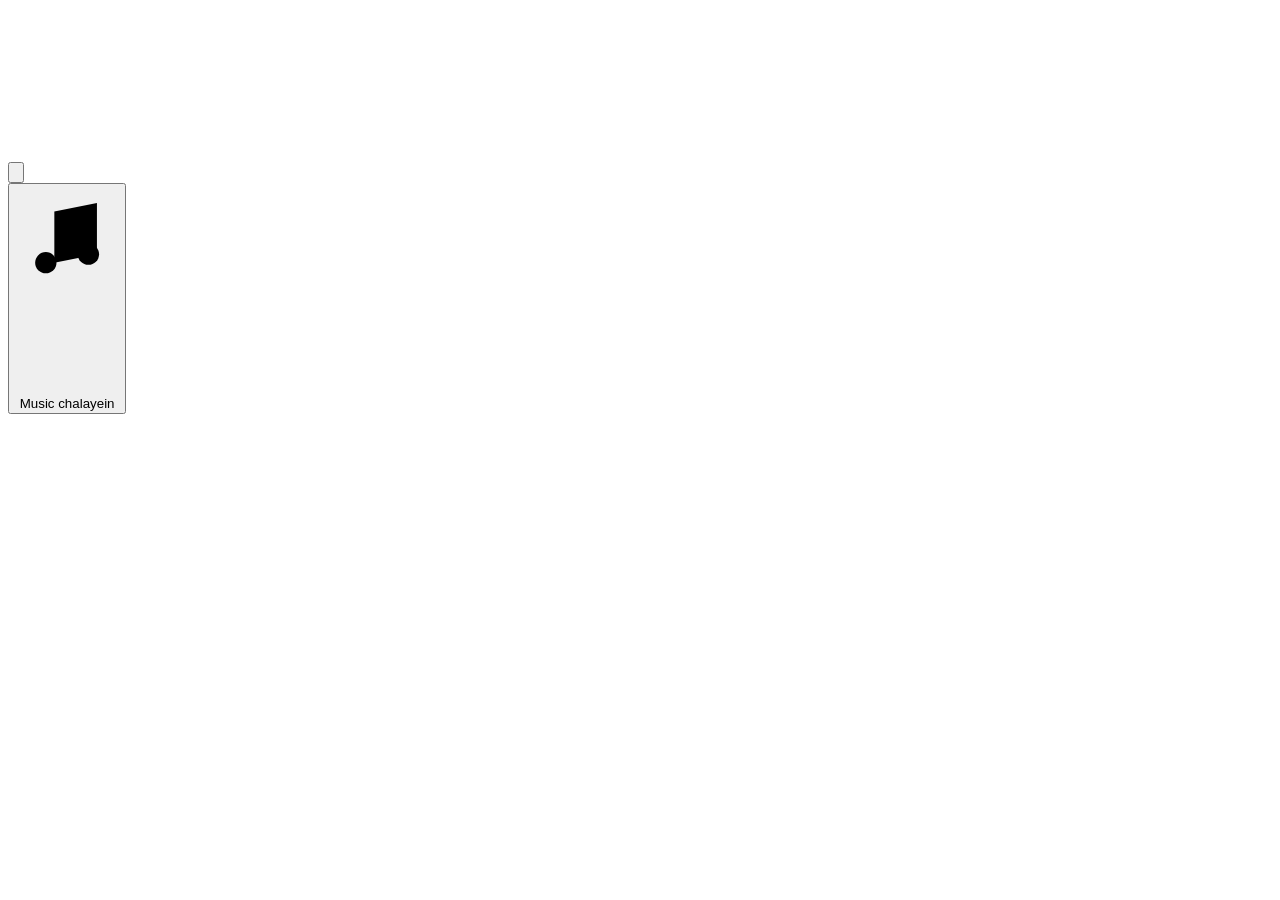
==== index.html @ e9ff6f78 "Add files via upload" ====
<!DOCTYPE html>
<html lang="en-IN">
<head>
  <meta charset="utf-8">
  <meta name="viewport" content="width=device-width, initial-scale=1, viewport-fit=cover">
  <meta name="theme-color" content="#F8E1E4">
  <title>Nau Raatein, Ek Pyaari Si Dua</title>
  <meta name="description" content="An interactive Navratri scrapbook for Laxmi Jii.">
  <link rel="icon" href="data:image/svg+xml,%3Csvg xmlns='http://www.w3.org/2000/svg' viewBox='0 0 100 100'%3E%3Ctext y='.9em' font-size='90'%3E%F0%9F%AA%94%3C/text%3E%3C/svg%3E">
  <link rel="preconnect" href="https://fonts.googleapis.com">
  <link rel="preconnect" href="https://fonts.gstatic.com" crossorigin>
  <link href="https://fonts.googleapis.com/css2?family=Caveat:wght@500;700&family=Cormorant+Garamond:wght@500;600;700&family=Nunito:wght@400;600;700&display=swap" rel="stylesheet">
  <link rel="stylesheet" href="css/styles.css">
</head>
<body data-chapter="welcome">
  <div class="paper-bg" aria-hidden="true"></div>
  <canvas id="petals" aria-hidden="true"></canvas>

  <header class="topbar">
    <button class="icon-btn" id="btnHome" aria-label="Nau Raatein par jaayein">
      <svg viewBox="0 0 24 24" aria-hidden="true"><path d="M12 3c2 3 2 6 0 9-2-3-2-6 0-9zM5 8c3-1 5 1 7 4-3 1-6-1-7-4zM19 8c-3-1-5 1-7 4 3 1 6-1 7-4zM12 13c3 0 5 3 5 8H7c0-5 2-8 5-8z"/></svg>
    </button>
    <div class="progress-wrap">
      <div class="progress" id="progress" role="img" aria-label="Progress"></div>
      <span class="progress-text" id="progressText"></span>
    </div>
    <button class="icon-btn music" id="btnMusic" aria-pressed="false">
      <svg viewBox="0 0 24 24" aria-hidden="true"><path d="M9 18V6l10-2v12"/><circle cx="7" cy="18" r="2.5"/><circle cx="17" cy="16" r="2.5"/></svg>
      <svg class="slash" viewBox="0 0 24 24" aria-hidden="true"><path d="M4 4l16 16"/></svg>
      <span class="sr">Music chalayein</span>
    </button>
  </header>
  <div class="garland" aria-hidden="true"></div>

  <main id="stage" aria-live="polite"></main>
  <div id="toast" class="toast" role="status"></div>

  <noscript><p style="padding:2rem;text-align:center">Is scrapbook ko dekhne ke liye JavaScript chalu karein.</p></noscript>

  <script src="js/content.js"></script>
  <script src="js/unlock.js"></script>
  <script src="js/petals.js"></script>
  <script src="js/music.js"></script>
  <script src="js/portrait.js"></script>
  <script src="js/app.js"></script>
</body>
</html>
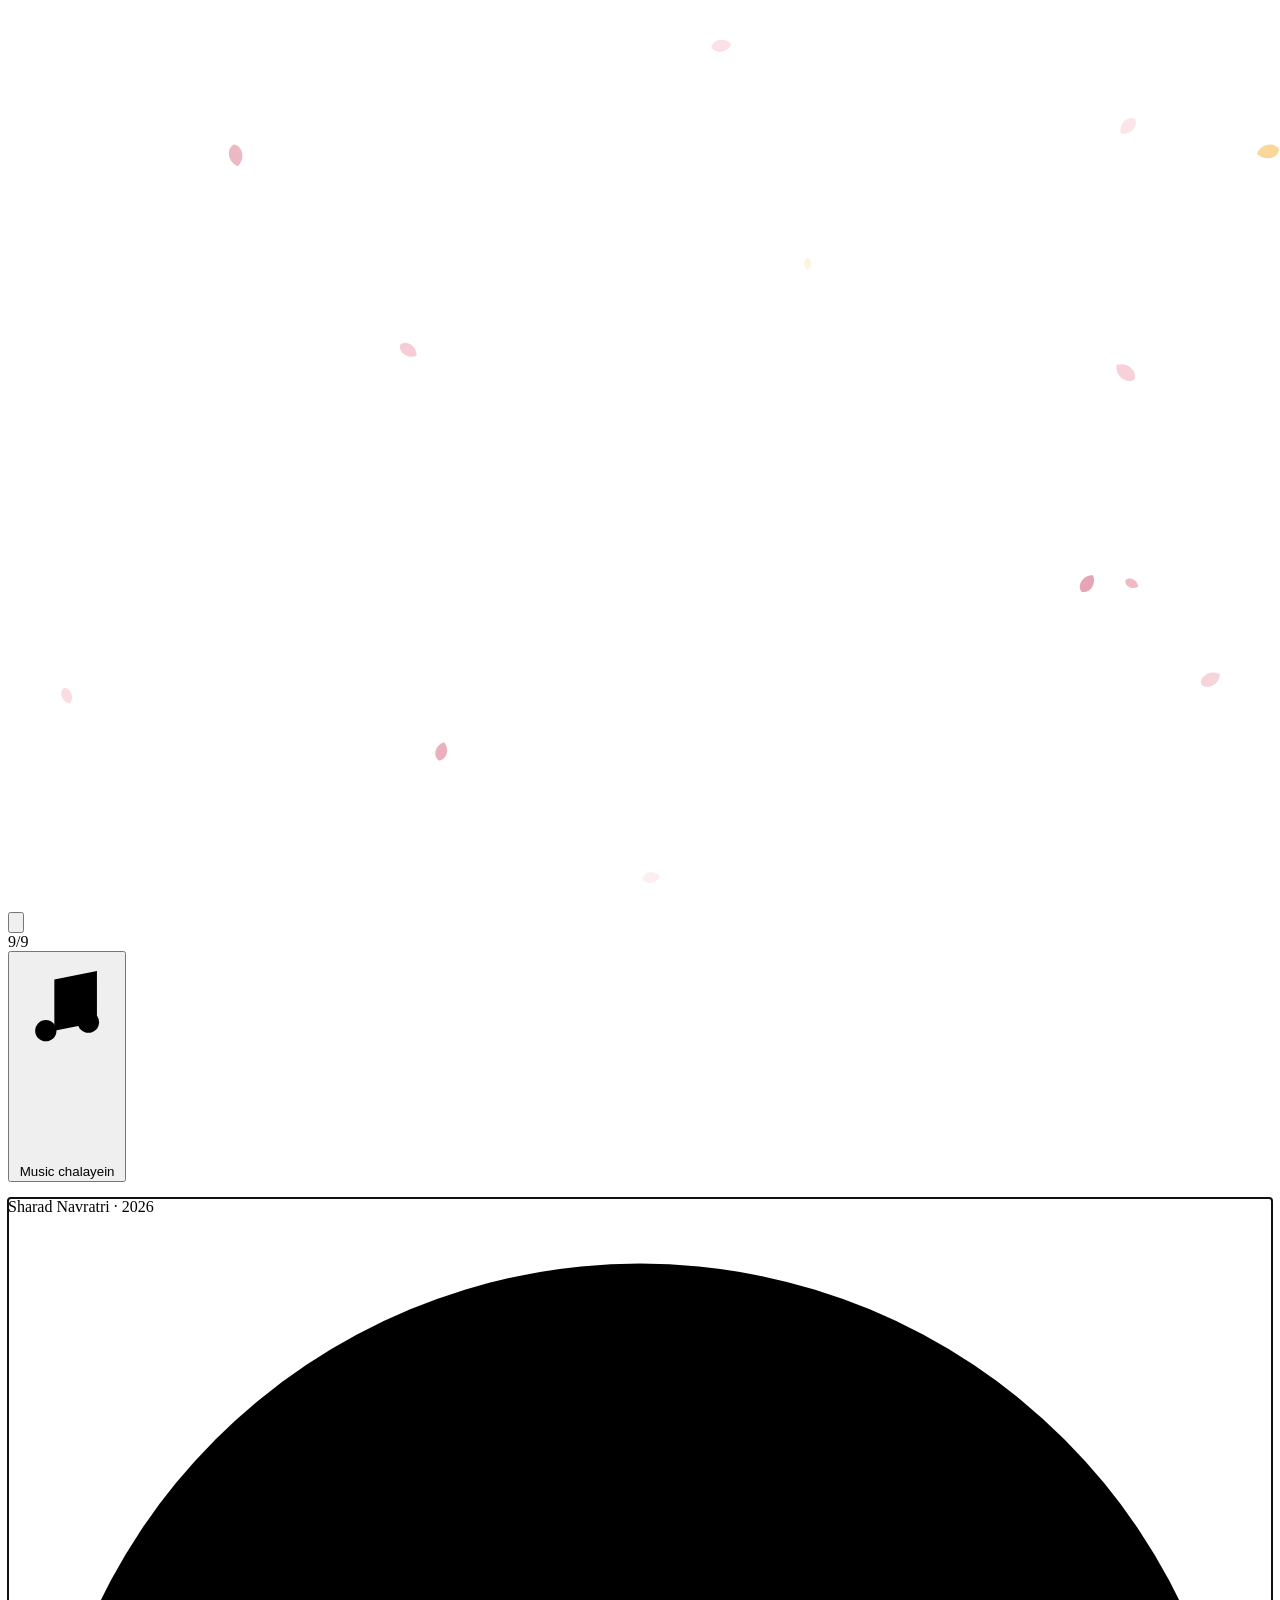
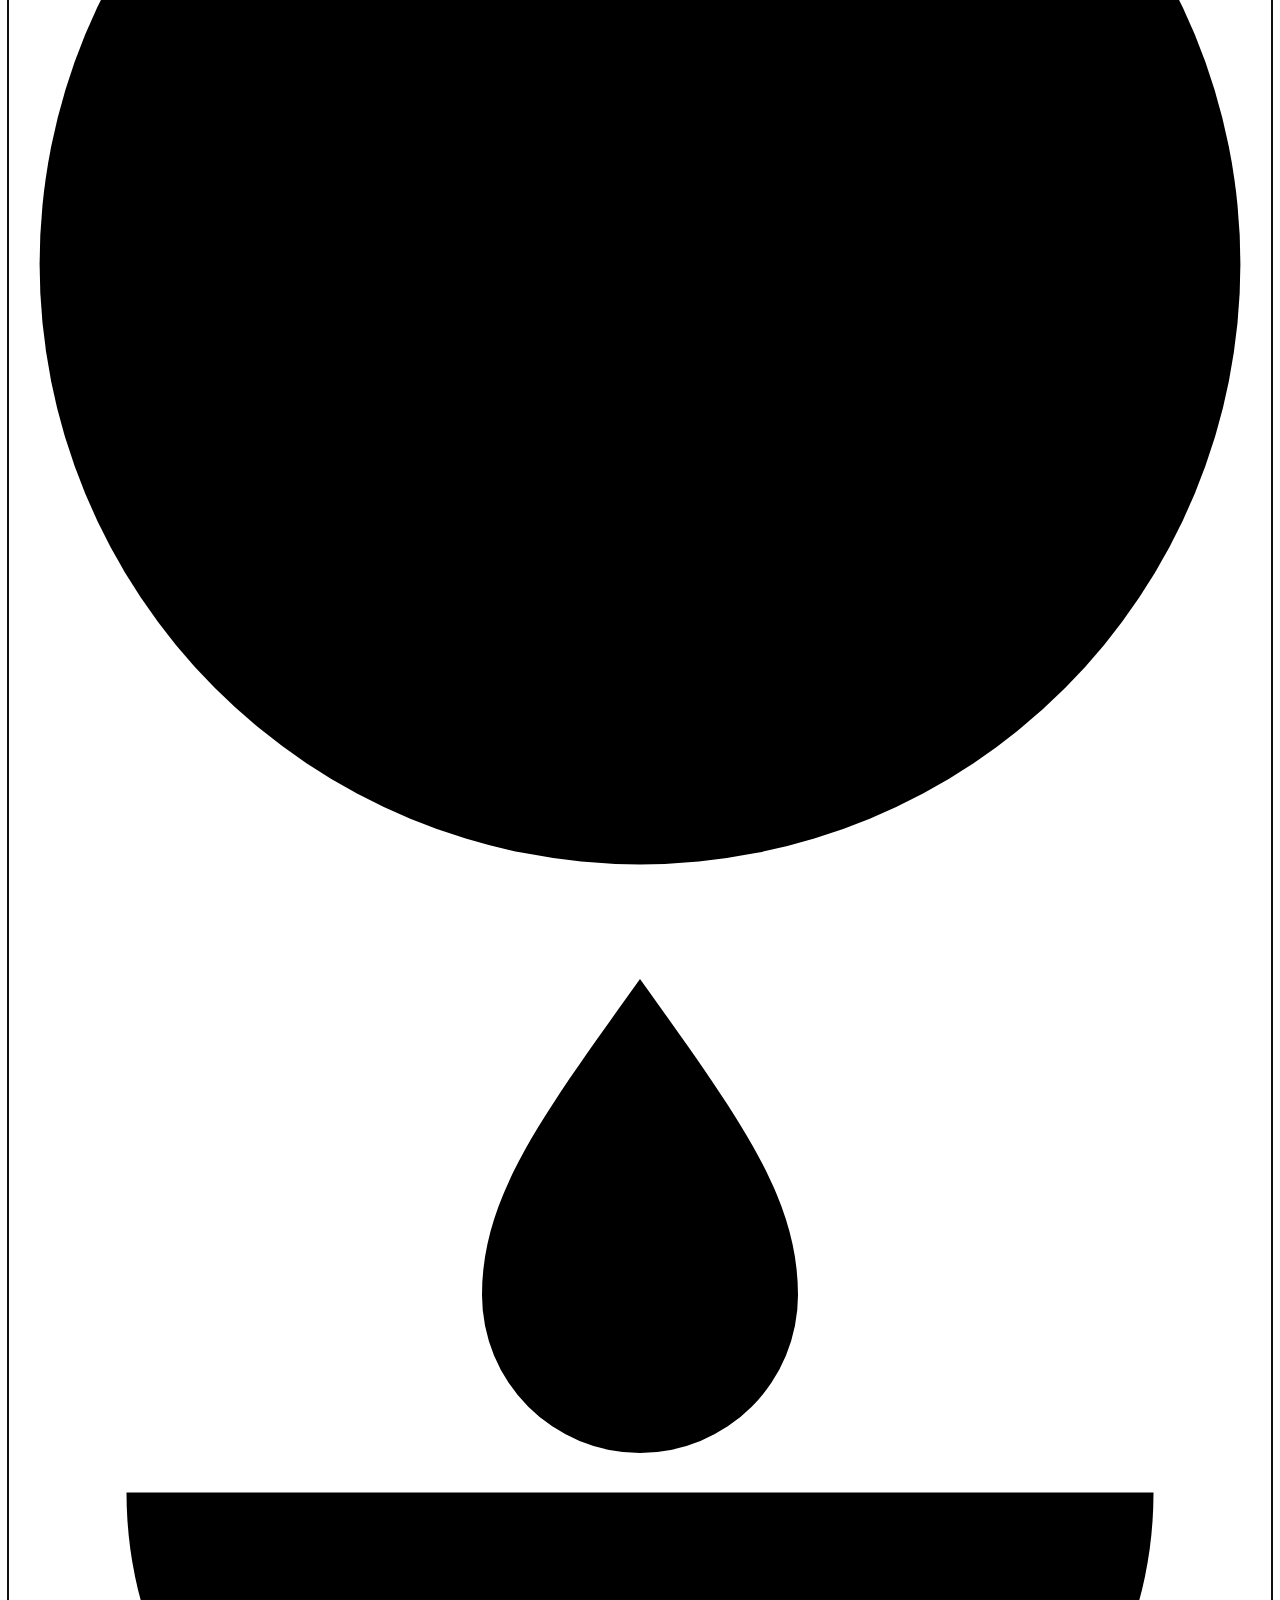
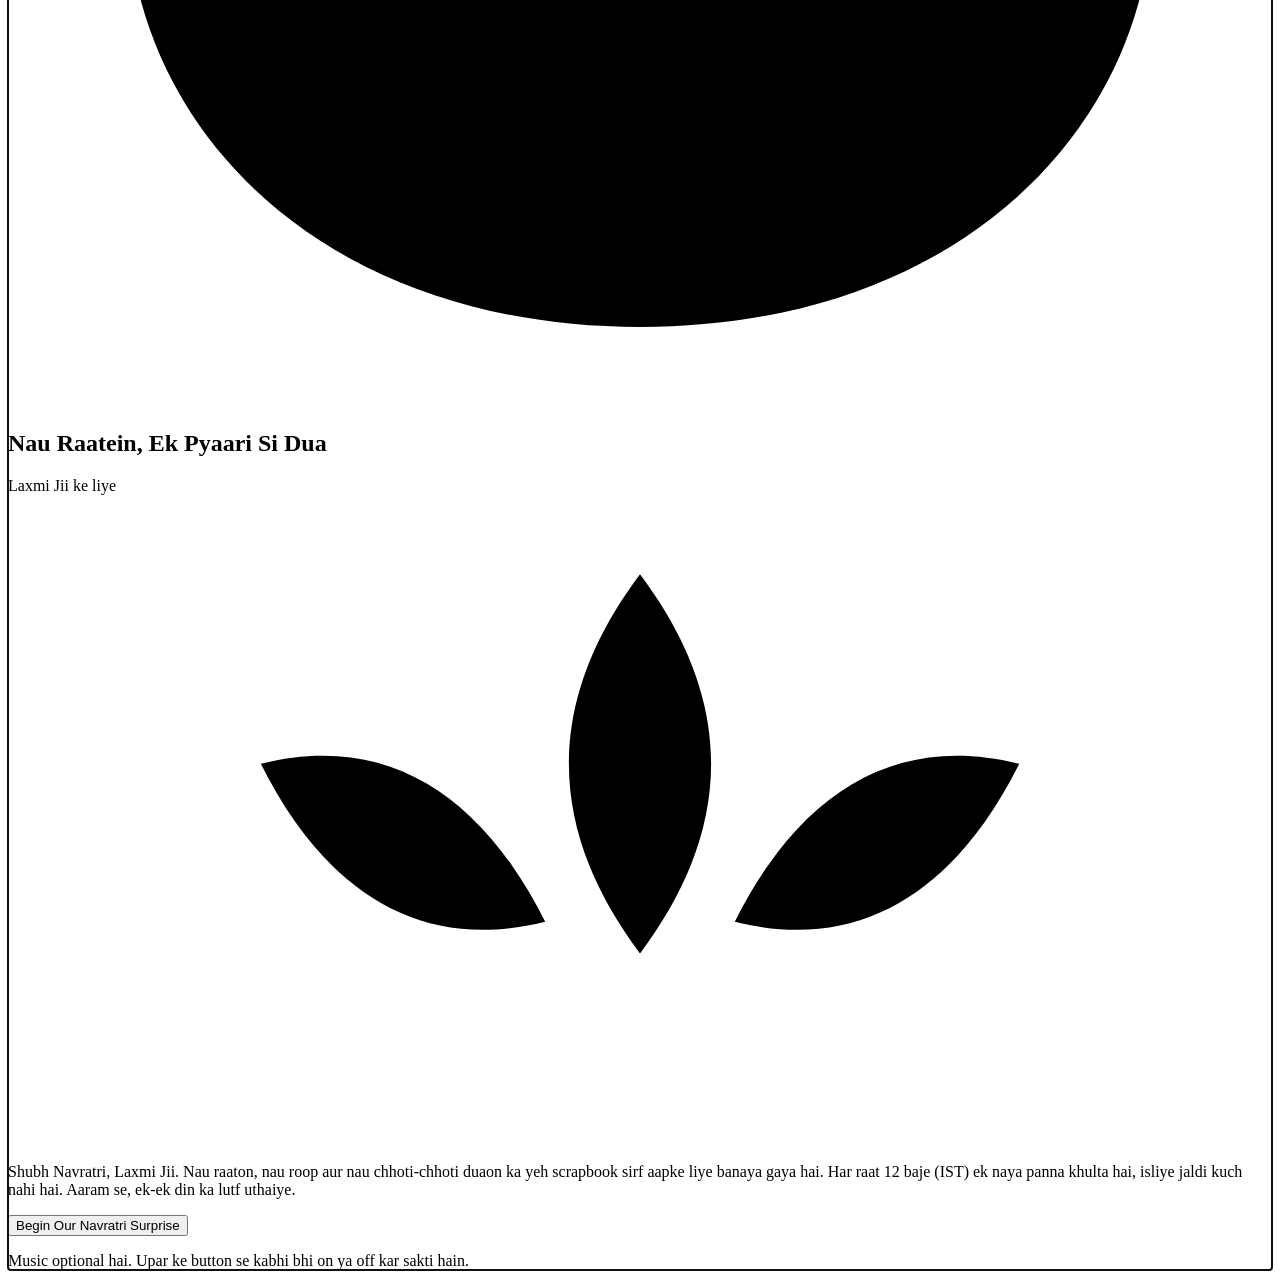
==== commit b0bbf54a: "Update index.html" ====
--- a/index.html
+++ b/index.html
@@ -37,11 +37,11 @@
 
   <noscript><p style="padding:2rem;text-align:center">Is scrapbook ko dekhne ke liye JavaScript chalu karein.</p></noscript>
 
-  <script src="js/content.js"></script>
-  <script src="js/unlock.js"></script>
-  <script src="js/petals.js"></script>
-  <script src="js/music.js"></script>
-  <script src="js/portrait.js"></script>
-  <script src="js/app.js"></script>
+  <script src="content.js"></script>
+  <script src="unlock.js"></script>
+  <script src="petals.js"></script>
+  <script src="music.js"></script>
+  <script src="portrait.js"></script>
+  <script src="app.js"></script>
 </body>
 </html>
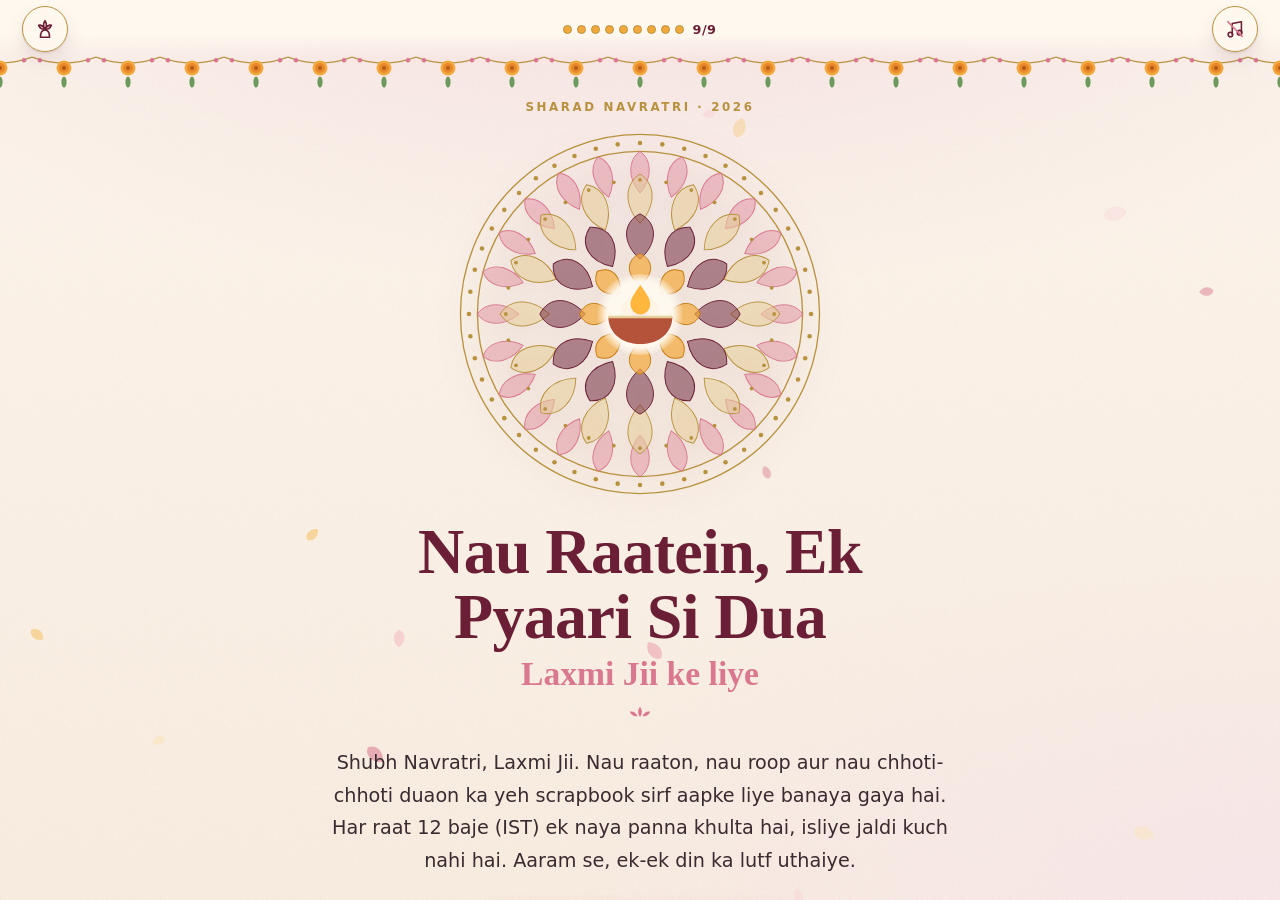
==== commit 9df0f094: "Update index.html" ====
--- a/index.html
+++ b/index.html
@@ -10,7 +10,7 @@
   <link rel="preconnect" href="https://fonts.googleapis.com">
   <link rel="preconnect" href="https://fonts.gstatic.com" crossorigin>
   <link href="https://fonts.googleapis.com/css2?family=Caveat:wght@500;700&family=Cormorant+Garamond:wght@500;600;700&family=Nunito:wght@400;600;700&display=swap" rel="stylesheet">
-  <link rel="stylesheet" href="css/styles.css">
+  <link rel="stylesheet" href="styles.css">
 </head>
 <body data-chapter="welcome">
   <div class="paper-bg" aria-hidden="true"></div>
--- a/styles.css
+++ b/styles.css
@@ -0,0 +1,407 @@
+/* ===========================================================================
+   Nau Raatein — styles.  Order: tokens · base · shell · type · buttons · paper
+   · chapters · motion · responsive · reduced-motion
+   =========================================================================== */
+@property --tint { syntax: "<color>"; inherits: true; initial-value: #F8E1E4; }
+
+:root {
+  --blush: #F8E1E4; --rose: #D9788F; --rose-muted: #C98A98; --wine: #6B1F36; --wine-deep: #4A1224;
+  --ivory: #FFF9F0; --paper: #FDF3E4; --gold: #B8913F; --gold-soft: #E7CF9A; --marigold: #F2A93B; --ink: #3B2A2F; --ink-soft: #6A5258;
+  --tint: #F8E1E4;
+  --font-display: "Cormorant Garamond", "Playfair Display", Georgia, "Times New Roman", serif;
+  --font-body: "Nunito", system-ui, -apple-system, "Segoe UI", Roboto, sans-serif;
+  --font-script: "Caveat", "Segoe Print", "Bradley Hand", cursive;
+  --ease: cubic-bezier(.22, .8, .24, 1);
+  --top: calc(env(safe-area-inset-top, 0px) + 92px);
+  --noise: url("data:image/svg+xml,%3Csvg xmlns='http://www.w3.org/2000/svg' width='160' height='160'%3E%3Cfilter id='n'%3E%3CfeTurbulence type='fractalNoise' baseFrequency='.8' numOctaves='2' stitchTiles='stitch'/%3E%3CfeColorMatrix values='0 0 0 0 .42 0 0 0 0 .3 0 0 0 0 .28 0 0 0 .1 0'/%3E%3C/filter%3E%3Crect width='100%25' height='100%25' filter='url(%23n)'/%3E%3C/svg%3E");
+  --shadow: 0 1px 2px rgba(74,18,36,.12), 0 8px 24px -8px rgba(74,18,36,.28);
+}
+
+*, *::before, *::after { box-sizing: border-box; }
+html, body { height: 100%; margin: 0; overflow: hidden; overscroll-behavior: none; }
+body {
+  font-family: var(--font-body); color: var(--ink); background: var(--ivory);
+  -webkit-font-smoothing: antialiased; text-rendering: optimizeLegibility; -webkit-tap-highlight-color: transparent;
+}
+button, input, textarea { font: inherit; color: inherit; }
+img, svg, canvas { max-width: 100%; }
+[hidden] { display: none !important; }
+.sr { position: absolute; width: 1px; height: 1px; overflow: hidden; clip: rect(0 0 0 0); white-space: nowrap; }
+:focus-visible { outline: 3px solid var(--gold); outline-offset: 3px; border-radius: 6px; }
+
+/* ---------- background + shell ---------- */
+.paper-bg {
+  position: fixed; inset: 0; z-index: 0;
+  background:
+    var(--noise),
+    radial-gradient(120% 70% at 50% -10%, var(--tint) 0%, transparent 60%),
+    radial-gradient(90% 60% at 100% 100%, color-mix(in srgb, var(--tint) 70%, #fff) 0%, transparent 65%),
+    linear-gradient(180deg, var(--ivory), #FBEFE3);
+  transition: --tint .9s var(--ease);
+}
+#petals { position: fixed; inset: 0; width: 100%; height: 100%; z-index: 1; pointer-events: none; }
+#stage { position: fixed; inset: 0; z-index: 2; height: 100vh; height: 100dvh; }
+
+.topbar {
+  position: fixed; z-index: 10; top: 0; left: 0; right: 0;
+  display: flex; align-items: center; justify-content: space-between; gap: 8px;
+  padding: calc(env(safe-area-inset-top, 0px) + 6px) max(12px, env(safe-area-inset-right)) 6px max(12px, env(safe-area-inset-left));
+  background: linear-gradient(var(--ivory) 55%, transparent);
+}
+.icon-btn {
+  width: 46px; height: 46px; border-radius: 50%; border: 1.5px solid var(--gold); background: rgba(255,249,240,.9);
+  display: grid; place-items: center; cursor: pointer; position: relative; box-shadow: var(--shadow);
+  transition: transform .2s var(--ease), background .2s;
+}
+.icon-btn svg { width: 22px; height: 22px; fill: none; stroke: var(--wine); stroke-width: 1.7; stroke-linecap: round; stroke-linejoin: round; }
+.icon-btn:active { transform: scale(.92); }
+.icon-btn.music .slash { position: absolute; inset: 0; margin: auto; stroke: var(--rose); transition: opacity .2s; }
+.icon-btn.music.is-on { background: var(--wine); }
+.icon-btn.music.is-on svg { stroke: var(--ivory); }
+.icon-btn.music.is-on .slash { opacity: 0; }
+.icon-btn.music.is-on { animation: pulse 2.6s ease-in-out infinite; }
+.progress-wrap { display: flex; align-items: center; gap: 8px; min-width: 0; }
+.progress { display: flex; gap: 5px; }
+.progress i { width: 9px; height: 9px; border-radius: 50%; border: 1.5px solid var(--rose-muted); background: transparent; transition: background .4s, transform .4s var(--ease); }
+.progress i.on { background: var(--marigold); border-color: var(--gold); }
+.progress i.here { transform: scale(1.4); box-shadow: 0 0 0 3px rgba(242,169,59,.3); }
+.progress-text { font-size: .8rem; font-weight: 700; color: var(--wine); letter-spacing: .04em; }
+
+.garland {
+  position: fixed; z-index: 9; left: 0; right: 0; pointer-events: none; height: 36px;
+  top: calc(env(safe-area-inset-top, 0px) + 54px);
+  background: url("data:image/svg+xml,%3Csvg xmlns='http://www.w3.org/2000/svg' width='64' height='40' viewBox='0 0 64 40'%3E%3Cpath d='M0 3Q32 15 64 3' fill='none' stroke='%23B8913F' stroke-width='1.2'/%3E%3Cg transform='translate(32 14)'%3E%3Ccircle r='7.5' fill='%23F2A93B'/%3E%3Ccircle r='5' fill='%23E8872B'/%3E%3Ccircle r='2' fill='%23B35A12'/%3E%3C/g%3E%3Cellipse cx='32' cy='28' rx='2.6' ry='5.5' fill='%236C9A5B'/%3E%3Ccircle cx='8' cy='6.3' r='2.3' fill='%23D9788F'/%3E%3Ccircle cx='56' cy='6.3' r='2.3' fill='%23D9788F'/%3E%3C/svg%3E") repeat-x top center / 64px 40px;
+  transform-origin: 50% 0; animation: sway 7s ease-in-out infinite;
+}
+
+/* ---------- typography ---------- */
+.display { font-family: var(--font-display); font-weight: 700; color: var(--wine); line-height: 1.02; letter-spacing: -.01em; font-size: clamp(2.2rem, 7.4vw, 4.2rem); margin: 0; text-wrap: balance; }
+.h2 { font-family: var(--font-display); font-weight: 700; color: var(--wine); font-size: clamp(1.8rem, 5.2vw, 3rem); line-height: 1.08; margin: 0 0 .2em; text-wrap: balance; }
+.h3 { font-family: var(--font-display); font-weight: 700; color: var(--wine); font-size: clamp(1.4rem, 3.6vw, 1.9rem); margin: 1.6em 0 .6em; text-align: center; }
+.eyebrow { font-size: .74rem; letter-spacing: .22em; text-transform: uppercase; font-weight: 700; color: var(--gold); margin: 0 0 .5rem; }
+.script, .kicker { font-family: var(--font-script); font-weight: 600; }
+.kicker { font-size: clamp(1.5rem, 4.5vw, 2.1rem); color: var(--rose); margin: .35rem 0 0; }
+.lead { font-size: clamp(1.02rem, .95rem + .35vw, 1.2rem); line-height: 1.7; max-width: 52ch; margin: .6rem auto 1.4rem; color: var(--ink); }
+.body { font-size: clamp(1rem, .96rem + .16vw, 1.08rem); line-height: 1.78; margin: 0 0 1em; max-width: 64ch; hyphens: auto; }
+.body.center { text-align: center; margin-inline: auto; }
+.body.small { font-size: .94rem; line-height: 1.65; }
+.hint { font-size: .86rem; color: var(--ink-soft); margin: 1rem auto 0; max-width: 46ch; text-align: center; }
+.hint.left { text-align: left; margin-inline: 0; }
+
+.orn { display: flex; align-items: center; gap: 10px; justify-content: center; margin: .7rem auto 1rem; max-width: 280px; }
+.orn i { flex: 1; height: 1px; background: linear-gradient(90deg, transparent, var(--gold)); }
+.orn i:last-child { background: linear-gradient(270deg, transparent, var(--gold)); }
+.orn svg { width: 34px; height: 17px; fill: var(--rose); }
+.col-text .orn { justify-content: flex-start; margin-left: 0; }
+
+/* ---------- buttons ---------- */
+.btn {
+  position: relative; overflow: hidden; display: inline-flex; align-items: center; justify-content: center; gap: .5rem;
+  min-height: 48px; padding: 0 1.4rem; border-radius: 999px; border: 1.5px solid var(--wine); cursor: pointer;
+  font-weight: 700; font-size: .98rem; letter-spacing: .01em; text-decoration: none; line-height: 1.15;
+  transition: transform .18s var(--ease), box-shadow .25s, background .25s, color .25s;
+  -webkit-user-select: none; user-select: none; touch-action: manipulation;
+}
+.btn:active { transform: translateY(1px) scale(.97); }
+.btn-primary { background: linear-gradient(180deg, #8a2a47, var(--wine)); color: var(--ivory); border-color: var(--gold); box-shadow: 0 1px 0 rgba(255,255,255,.25) inset, 0 8px 18px -8px rgba(107,31,54,.7); }
+.btn-primary:hover { box-shadow: 0 1px 0 rgba(255,255,255,.25) inset, 0 12px 24px -8px rgba(107,31,54,.8); transform: translateY(-1px); }
+.btn-ghost { background: rgba(255,249,240,.7); color: var(--wine); }
+.btn-ghost:hover { background: var(--ivory); }
+.btn-quiet { background: transparent; border-color: transparent; color: var(--ink-soft); text-decoration: underline; }
+.btn-lg { min-height: 58px; font-size: 1.08rem; padding: 0 1.9rem; animation: pulse 3s ease-in-out infinite; }
+.btn.is-wait { opacity: .6; }
+.ripple { position: absolute; width: 10px; height: 10px; margin: -5px; border-radius: 50%; background: rgba(255,255,255,.55); transform: scale(0); animation: ripple .6s ease-out forwards; pointer-events: none; }
+
+/* ---------- paper, tape, notes ---------- */
+.paper, .card, .reflect, .notice, .night-card, .beyond-card { position: relative; }
+.paper, .card {
+  background: var(--noise), var(--ivory); border-radius: 4px 14px 6px 12px; box-shadow: var(--shadow); padding: clamp(20px, 4vw, 34px);
+}
+.pad { padding: clamp(18px, 4vw, 30px); border: 0; margin: 0 0 1rem; min-width: 0; }
+.tape::before {
+  content: ""; position: absolute; top: -12px; left: 50%; width: 92px; height: 24px; transform: translateX(-50%) rotate(-3deg);
+  background: repeating-linear-gradient(45deg, rgba(217,120,143,.55) 0 8px, rgba(248,225,228,.7) 8px 16px); box-shadow: 0 1px 3px rgba(74,18,36,.18); border-radius: 2px;
+}
+.card-label { font-size: .74rem; font-weight: 700; letter-spacing: .16em; text-transform: uppercase; color: var(--accent, var(--gold)); margin: 0 0 .7rem; display: block; padding: 0; }
+.card-label.script { font-family: var(--font-script); font-size: 1.5rem; letter-spacing: 0; text-transform: none; color: var(--accent, var(--rose)); }
+.letter {
+  background: var(--noise), repeating-linear-gradient(transparent 0 33px, rgba(201,138,152,.22) 33px 34px), #FFFBF3;
+  border-left: 3px solid var(--accent, var(--rose)); transform: rotate(-.35deg);
+}
+.letter .body { line-height: 34px; font-size: 1.04rem; }
+.reflect {
+  background: var(--soft, var(--blush)); border: 2px dashed var(--accent, var(--rose)); border-radius: 18px; padding: 20px 22px; transform: rotate(.3deg);
+}
+.reflect .dua { font-size: 1.5rem; margin: .4rem 0 0; color: var(--deep, var(--wine)); }
+.notice { border: 1.5px dashed var(--gold); border-radius: 14px; padding: 16px 18px; background: rgba(255,249,240,.75); margin-bottom: 1.2rem; }
+.notice .body { margin: 0; }
+
+/* ---------- chapters (stage, scroll, transitions) ---------- */
+.chapter { position: absolute; inset: 0; backface-visibility: hidden; }
+.chapter__scroll {
+  position: absolute; inset: 0; overflow-x: hidden; overflow-y: auto; -webkit-overflow-scrolling: touch; overscroll-behavior: contain;
+  display: flex; flex-direction: column; outline: none;
+  padding: var(--top) max(18px, env(safe-area-inset-right)) calc(env(safe-area-inset-bottom, 0px) + 36px) max(18px, env(safe-area-inset-left));
+  scrollbar-width: thin; scrollbar-color: var(--rose-muted) transparent;
+}
+.chapter__inner { margin: auto; width: 100%; }
+.center-col { max-width: 640px; margin: 0 auto; text-align: center; display: flex; flex-direction: column; align-items: center; }
+.wide-col { max-width: 1040px; margin: 0 auto; }
+.narrow-col { max-width: 720px; margin: 0 auto; }
+.wide-col .eyebrow, .wide-col .h2, .narrow-col > .eyebrow, .narrow-col > .h2 { text-align: center; }
+.row-actions { display: flex; gap: 12px; margin-top: 1.1rem; align-items: center; }
+.row-actions.wrap { flex-wrap: wrap; }
+.narrow-col > .row-actions, .center-col .row-actions { justify-content: center; }
+.two-col { display: grid; grid-template-columns: 1fr; gap: 1.4rem; max-width: 1120px; margin: 0 auto; align-items: center; }
+.col-art { display: grid; place-items: center; }
+
+.chapter.enter-fwd { animation: chIn .75s var(--ease) both; }
+.chapter.enter-back { animation: chInBack .75s var(--ease) both; }
+.chapter.leave-fwd { animation: chOut .5s ease-in both; pointer-events: none; z-index: 0; }
+.chapter.leave-back { animation: chOutBack .5s ease-in both; pointer-events: none; z-index: 0; }
+[data-r] { animation: rise .85s var(--ease) both; animation-delay: calc(var(--i, 0) * 85ms + 180ms); }
+
+/* welcome */
+.welcome-art { position: relative; width: clamp(170px, 36vh, 290px); aspect-ratio: 1; margin: .2rem auto 1rem; }
+.welcome-art .mandala { width: 100%; height: 100%; filter: drop-shadow(0 6px 14px rgba(107,31,54,.18)); }
+.welcome-diya { position: absolute; inset: 0; display: grid; place-items: center; }
+.welcome-diya .diya-svg { width: 24%; padding: 6px; border-radius: 50%; background: radial-gradient(circle, rgba(255,249,240,.95) 55%, transparent 72%); }
+.welcome-diya .flame { opacity: 1; animation: flicker 2.2s ease-in-out infinite; transform-origin: 50% 90%; }
+
+/* mandala */
+.mandala { display: block; overflow: visible; }
+.mandala .ring { transform-origin: 0 0; }
+.mandala .r-a { animation: spin 140s linear infinite; }
+.mandala .r-b { animation: spin 180s linear infinite reverse; }
+.mandala .r-c { animation: spin 220s linear infinite; }
+.mandala .m-outline { fill: none; stroke: var(--gold); stroke-width: 1.4; stroke-dasharray: 1; stroke-dashoffset: 1; animation: draw 2.6s .3s var(--ease) forwards; }
+.mandala .dots circle { fill: var(--gold); }
+.mandala .p-rose { fill: rgba(217,120,143,.38); stroke: var(--rose); stroke-width: 1; }
+.mandala .p-gold { fill: rgba(231,207,154,.55); stroke: var(--gold); stroke-width: 1; }
+.mandala .p-wine { fill: rgba(107,31,54,.5); stroke: var(--wine); stroke-width: 1; }
+.mandala .p-marigold { fill: rgba(242,169,59,.7); stroke: #C57A12; stroke-width: 1; }
+.mandala .m-core { fill: var(--marigold); stroke: var(--gold); stroke-width: 1.5; }
+.mandala .m-core2 { fill: var(--wine); }
+.rangoli-wrap { --glow: 0; width: clamp(220px, 56vw, 520px); aspect-ratio: 1; transition: filter .8s; }
+.rangoli-wrap.glow { filter: drop-shadow(0 0 calc(6px + var(--glow) * 26px) rgba(242,169,59, calc(.25 + var(--glow) * .5))); }
+.rangoli-wrap .mandala { width: 100%; height: 100%; }
+.mantra { margin: 1rem 0 1.2rem; text-align: center; padding: 22px 20px; }
+.mantra blockquote { margin: 0 0 .5rem; font-family: var(--font-display); font-weight: 600; font-style: italic; font-size: clamp(1.1rem, 3.4vw, 1.4rem); color: var(--wine); line-height: 1.5; }
+.mantra figcaption { font-size: .9rem; color: var(--ink-soft); }
+
+/* diyas */
+.diya-row { display: flex; gap: clamp(6px, 2vw, 14px); justify-content: center; flex-wrap: wrap; margin: .6rem 0; }
+.diya { width: 56px; height: 56px; padding: 6px; border: 0; background: transparent; cursor: pointer; border-radius: 14px; transition: transform .25s var(--ease); touch-action: manipulation; }
+.diya:active { transform: scale(.92); }
+.diya-svg { width: 100%; height: auto; overflow: visible; display: block; }
+.diya .flame { fill: url(#none); fill: #FFB63D; opacity: 0; transform-origin: 50% 90%; transition: opacity .5s; }
+.diya.lit .flame { opacity: 1; animation: flicker 2.2s ease-in-out infinite; }
+.diya.lit .diya-svg { filter: drop-shadow(0 0 10px rgba(255,170,50,.85)); }
+.diya-svg .bowl { fill: #B5523A; } .diya-svg .rim { stroke: var(--gold-soft); stroke-width: 2; fill: none; }
+.welcome-diya .flame { fill: #FFB63D; }
+.diya-msg { min-height: 1.6em; font-family: var(--font-script); font-size: 1.4rem; color: var(--wine); text-align: center; margin: .3rem 0 0; }
+
+/* nights */
+.meter { position: relative; height: 22px; max-width: 420px; margin: 1.1rem auto 1.5rem; background: rgba(255,249,240,.8); border: 1.5px solid var(--gold); border-radius: 99px; overflow: hidden; }
+.meter span { position: absolute; inset: 0 auto 0 0; background: linear-gradient(90deg, var(--rose), var(--marigold)); transition: width 1s var(--ease); }
+.meter b { position: relative; display: block; text-align: center; font-size: .78rem; line-height: 19px; color: var(--wine); letter-spacing: .08em; }
+.night-grid { display: grid; grid-template-columns: repeat(2, minmax(0, 1fr)); gap: 12px; }
+.night-card {
+  --accent: var(--rose); text-align: left; background: var(--soft, var(--blush)); border: 2px solid var(--accent); border-radius: 18px 6px 18px 6px;
+  padding: 14px 14px 12px; display: flex; flex-direction: column; gap: 3px; min-height: 176px; cursor: pointer; overflow: hidden;
+  box-shadow: var(--shadow); transition: transform .3s var(--ease), box-shadow .3s; touch-action: manipulation;
+}
+.night-card:hover { transform: translateY(-4px) rotate(-.6deg); box-shadow: 0 14px 28px -10px rgba(74,18,36,.4); }
+.night-card:active { transform: scale(.98); }
+.nc-num { position: absolute; right: 8px; top: -8px; font-family: var(--font-display); font-size: 4.6rem; font-weight: 700; line-height: 1; color: var(--accent); opacity: .22; }
+.nc-icon { font-size: 1.7rem; line-height: 1; }
+.nc-name { font-family: var(--font-display); font-weight: 700; font-size: 1.28rem; color: var(--deep); line-height: 1.1; margin-top: 4px; overflow-wrap: anywhere; }
+.nc-theme { font-size: .8rem; color: var(--ink-soft); line-height: 1.3; }
+.nc-colour { display: flex; align-items: center; gap: 6px; font-size: .78rem; font-weight: 700; margin-top: auto; color: var(--deep); }
+.nc-colour i { width: 14px; height: 14px; border-radius: 50%; border: 1.5px solid rgba(0,0,0,.25); flex: none; }
+.nc-state { font-size: .72rem; font-weight: 700; letter-spacing: .03em; color: var(--accent); }
+.night-card.locked { filter: saturate(.45); background: repeating-linear-gradient(135deg, rgba(255,255,255,.35) 0 8px, transparent 8px 16px), var(--soft); border-style: dashed; opacity: .88; }
+.night-card.locked:hover { transform: none; }
+.beyond-grid { display: grid; grid-template-columns: repeat(auto-fit, minmax(210px, 1fr)); gap: 12px; }
+.beyond-card { display: grid; grid-template-columns: auto 1fr; column-gap: 12px; align-items: center; text-align: left; padding: 14px 16px; border-radius: 14px; border: 1.5px dashed var(--gold); background: rgba(255,249,240,.85); cursor: pointer; min-height: 64px; box-shadow: var(--shadow); transition: transform .25s var(--ease); }
+.beyond-card:hover { transform: translateY(-3px); }
+.bc-icon { grid-row: span 2; font-size: 1.6rem; }
+.bc-title { font-family: var(--font-display); font-weight: 700; font-size: 1.15rem; color: var(--wine); line-height: 1.15; }
+.bc-state { font-size: .76rem; color: var(--ink-soft); }
+.beyond-card.locked { opacity: .7; filter: saturate(.5); }
+
+/* day page */
+.ch-day { --accent: var(--rose); --soft: var(--blush); --deep: var(--wine); }
+.day-grid { display: grid; gap: 1.2rem; max-width: 1080px; margin: 0 auto; }
+.day-head { text-align: center; }
+.day-badge { position: relative; width: 138px; height: 138px; margin: 0 auto .8rem; border-radius: 50%; background: var(--soft); border: 2px solid var(--accent); display: grid; place-items: center; box-shadow: var(--shadow); }
+.day-badge::after { content: ""; position: absolute; inset: 7px; border-radius: 50%; border: 1.5px dashed var(--accent); animation: spin 60s linear infinite; }
+.db-day { position: absolute; top: 20px; font-size: .68rem; letter-spacing: .24em; text-transform: uppercase; font-weight: 700; color: var(--deep); }
+.db-num { font-family: var(--font-display); font-weight: 700; font-size: 3.9rem; line-height: 1; color: var(--accent); margin-top: 14px; }
+.motif { position: absolute; bottom: -10px; right: -58px; width: 78px; fill: var(--accent); stroke: var(--accent); stroke-width: 2; stroke-linecap: round; opacity: .45; animation: float 6s ease-in-out infinite; }
+.day-title { color: var(--deep); }
+.colour-chip { display: inline-flex; align-items: center; gap: 8px; margin: .3rem 0 .8rem; padding: 6px 14px; background: rgba(255,249,240,.85); border: 1.5px solid var(--accent); border-radius: 99px; font-size: .88rem; }
+.colour-chip i { width: 16px; height: 16px; border-radius: 50%; border: 1.5px solid rgba(0,0,0,.28); }
+.facts { list-style: none; display: flex; flex-wrap: wrap; gap: 8px; justify-content: center; padding: 0; margin: 0; }
+.facts li { font-size: .84rem; padding: 7px 12px; border-radius: 12px; background: var(--soft); border: 1px solid var(--accent); line-height: 1.25; }
+.facts li span { display: block; font-size: .64rem; letter-spacing: .14em; text-transform: uppercase; font-weight: 700; color: var(--accent); }
+.day-body { display: grid; gap: 1.5rem; min-width: 0; }
+.day-body .card .body:last-child { margin-bottom: 0; }
+.day-nav { display: flex; gap: 10px; flex-wrap: wrap; }
+.day-nav .btn { flex: 1 1 96px; }
+
+/* suggestion */
+.chips { display: flex; flex-wrap: wrap; gap: 8px; margin: .2rem 0 1.2rem; }
+.chip { position: relative; }
+.chip input { position: absolute; opacity: 0; inset: 0; width: 100%; height: 100%; margin: 0; cursor: pointer; }
+.chip span { display: inline-flex; align-items: center; min-height: 44px; padding: 0 16px; border-radius: 99px; border: 1.5px solid var(--rose-muted); background: var(--ivory); font-size: .94rem; transition: all .2s var(--ease); }
+.chip input:checked + span { background: var(--wine); color: var(--ivory); border-color: var(--gold); transform: scale(1.03); }
+.chip input:focus-visible + span { outline: 3px solid var(--gold); outline-offset: 2px; }
+textarea { width: 100%; min-height: 120px; resize: vertical; padding: 14px 16px; border-radius: 12px; border: 1.5px solid var(--rose-muted); background: #FFFDF8; font-size: 1rem; line-height: 1.55; }
+textarea:focus { outline: 3px solid rgba(184,145,63,.5); border-color: var(--gold); }
+.status { min-height: 1.4em; margin: .6rem 0 0; font-size: .9rem; color: var(--wine); font-weight: 600; }
+
+/* portrait */
+.portrait-polaroid { background: var(--noise), #FFFBF3; padding: 12px 12px 6px; box-shadow: 0 2px 4px rgba(74,18,36,.15), 0 22px 40px -14px rgba(74,18,36,.45); transform: rotate(-1.4deg); border-radius: 3px; position: relative; }
+.portrait-frame { position: relative; width: min(78vw, 360px, calc((100dvh - 330px) * .72)); min-width: 200px; aspect-ratio: 900 / 1243; background: #DFCDB8; overflow: hidden; }
+.portrait-frame canvas { position: absolute; inset: 0; width: 100%; height: 100%; display: block; }
+.p-pencil { position: absolute; left: 0; top: 0; font-size: 30px; line-height: 1; opacity: 0; transform: translate(-8%, -92%) rotate(-30deg); transition: opacity .35s; filter: drop-shadow(0 3px 2px rgba(0,0,0,.25)); pointer-events: none; }
+.p-loading { position: absolute; inset: 0; display: grid; place-items: center; text-align: center; padding: 12px; font-size: .9rem; color: var(--ink-soft); }
+.polaroid-cap { margin: 6px 0 2px; text-align: center; font-size: 1.5rem; color: var(--wine); }
+.stage-label { min-height: 1.6em; font-family: var(--font-script); font-size: 1.5rem; color: var(--rose); margin: .4rem 0; }
+
+/* envelope */
+.final-col { position: relative; }
+.envelope-stage { text-align: center; margin: 5rem 0 1rem; }
+.envelope-stage.done { position: absolute; left: 0; right: 0; top: 0; pointer-events: none; animation: envOut .6s var(--ease) forwards; }
+.envelope { position: relative; width: min(88vw, 400px); aspect-ratio: 3 / 2; border: 0; background: none; padding: 0; cursor: pointer; perspective: 1000px; display: block; margin: 0 auto; filter: drop-shadow(0 18px 20px rgba(74,18,36,.3)); animation: bob 5s ease-in-out infinite; touch-action: manipulation; }
+.envelope.open { animation: none; }
+.envelope > span { position: absolute; display: block; }
+.env-back { inset: 0; background: linear-gradient(160deg, #E9A9B6, #D07F93); border-radius: 6px; }
+.env-letter { left: 7%; right: 7%; top: 8%; bottom: 4%; background: var(--noise), #FFFBF3; border-radius: 4px; padding: 14% 10% 0; transition: transform 1s var(--ease) .7s; z-index: 2; display: flex; flex-direction: column; gap: 9px; }
+.env-letter i { height: 5px; border-radius: 3px; background: rgba(201,138,152,.4); }
+.env-letter i:nth-child(2) { width: 82%; } .env-letter i:nth-child(3) { width: 58%; }
+.envelope.open .env-letter { transform: translateY(-48%); }
+.env-front { inset: 0; z-index: 3; background: linear-gradient(200deg, #F3BCC7, #DC8DA0); clip-path: polygon(0 100%, 0 0, 50% 60%, 100% 0, 100% 100%); border-radius: 0 0 6px 6px; }
+.env-flap { left: 0; right: 0; top: 0; height: 60%; z-index: 4; background: linear-gradient(180deg, #EFA5B4, #D98699); clip-path: polygon(0 0, 100% 0, 50% 100%); transform-origin: 50% 0; transition: transform .8s var(--ease), z-index 0s .4s; }
+.envelope.open .env-flap { transform: rotateX(180deg); z-index: 1; background: linear-gradient(0deg, #C86F86, #D98699); }
+.env-seal { left: 50%; top: 53%; width: 58px; height: 58px; margin: -29px 0 0 -29px; border-radius: 50%; z-index: 5; display: grid !important; place-items: center; background: radial-gradient(circle at 35% 30%, #A23552, var(--wine-deep)); color: var(--gold-soft); font-size: 1.7rem; box-shadow: 0 3px 6px rgba(0,0,0,.35); transition: opacity .4s, transform .5s var(--ease); }
+.envelope.open .env-seal { opacity: 0; transform: scale(.4) rotate(40deg); }
+.env-to { left: 0; right: 0; bottom: 9%; z-index: 4; font-size: 1.5rem; color: var(--wine-deep); transition: opacity .3s; }
+.envelope.open .env-to { opacity: 0; }
+.final-letter { margin: 2.8rem auto 1.4rem; padding: clamp(24px, 5vw, 44px); opacity: 0; outline: none; }
+.final-letter.show { animation: letterIn 1s .3s var(--ease) both; }
+.final-letter .f-to { font-size: 2rem; color: var(--wine); margin: 0 0 .6rem; }
+.final-letter .f-r { animation: rise .9s var(--ease) both; animation-delay: calc(var(--i, 0) * 220ms + 700ms); }
+.final-letter .body { font-size: 1.06rem; line-height: 1.85; }
+.f-bless { font-family: var(--font-display); font-weight: 700; font-style: italic; font-size: clamp(1.3rem, 4vw, 1.7rem); color: var(--wine); text-align: center; margin: 1.4rem 0 1rem; text-wrap: balance; }
+.f-sign { font-size: 1.7rem; text-align: right; color: var(--wine); margin: 0; line-height: 1.2; }
+.final-actions { justify-content: center; }
+
+/* toast */
+.toast { position: fixed; z-index: 30; left: 50%; bottom: calc(env(safe-area-inset-bottom, 0px) + 18px); max-width: min(92vw, 460px); transform: translate(-50%, 24px); opacity: 0; pointer-events: none; padding: 12px 18px; background: var(--wine-deep); color: var(--ivory); border-radius: 14px; font-size: .92rem; line-height: 1.4; text-align: center; box-shadow: var(--shadow); transition: opacity .35s, transform .35s var(--ease); }
+.toast.show { opacity: 1; transform: translate(-50%, 0); }
+
+/* ---------- keyframes ---------- */
+@keyframes chIn { from { opacity: 0; transform: translate3d(0, 30px, 0) scale(.982); } to { opacity: 1; transform: none; } }
+@keyframes chInBack { from { opacity: 0; transform: translate3d(0, -26px, 0) scale(1.012); } to { opacity: 1; transform: none; } }
+@keyframes chOut { to { opacity: 0; transform: translate3d(0, -22px, 0) scale(1.012); } }
+@keyframes chOutBack { to { opacity: 0; transform: translate3d(0, 26px, 0) scale(.985); } }
+@keyframes rise { from { opacity: 0; transform: translate3d(0, 18px, 0); } to { opacity: 1; transform: none; } }
+@keyframes spin { to { transform: rotate(360deg); } }
+@keyframes draw { to { stroke-dashoffset: 0; } }
+@keyframes sway { 0%, 100% { transform: rotate(-.35deg); } 50% { transform: rotate(.35deg); } }
+@keyframes float { 0%, 100% { transform: translateY(0); } 50% { transform: translateY(-6px); } }
+@keyframes bob { 0%, 100% { transform: translateY(0); } 50% { transform: translateY(-7px); } }
+@keyframes pulse { 0%, 100% { box-shadow: 0 0 0 0 rgba(242,169,59,0), var(--shadow); } 50% { box-shadow: 0 0 0 9px rgba(242,169,59,.2), var(--shadow); } }
+@keyframes flicker { 0%, 100% { transform: scale(1, 1) rotate(0); } 25% { transform: scale(.94, 1.06) rotate(-1.5deg); } 55% { transform: scale(1.04, .96) rotate(1.2deg); } 80% { transform: scale(.97, 1.04) rotate(-.6deg); } }
+@keyframes ripple { to { transform: scale(26); opacity: 0; } }
+@keyframes envOut { to { opacity: 0; transform: translateY(46px) scale(.92); } }
+@keyframes letterIn { from { opacity: 0; transform: translateY(40px) scale(.96); } to { opacity: 1; transform: none; } }
+
+/* ---------- responsive ---------- */
+@media (min-width: 640px) {
+  .night-grid { grid-template-columns: repeat(3, minmax(0, 1fr)); gap: 16px; }
+  .night-card { min-height: 190px; padding: 18px; }
+  .topbar { padding-inline: max(22px, env(safe-area-inset-left)); }
+  .welcome-art { width: clamp(220px, 40vh, 320px); }
+}
+@media (min-width: 900px) {
+  :root { --top: calc(env(safe-area-inset-top, 0px) + 100px); }
+  .two-col { grid-template-columns: minmax(0, 1fr) minmax(0, 1fr); gap: clamp(2rem, 5vw, 4.5rem); }
+  .portrait-cols { grid-template-columns: minmax(0, .9fr) minmax(0, 1.1fr); }
+  .portrait-frame { width: min(36vw, 460px, calc((100dvh - 250px) * .72)); }
+  .day-grid { grid-template-columns: minmax(280px, 340px) minmax(0, 1fr); column-gap: clamp(2rem, 5vw, 4rem); align-items: start; }
+  .day-head { position: sticky; top: 0; }
+  .day-nav, .day-grid > .hint { grid-column: 1 / -1; }
+  .day-nav { max-width: 560px; margin: 0 auto; width: 100%; }
+  .day-badge { width: 168px; height: 168px; } .db-num { font-size: 4.8rem; } .db-day { top: 26px; }
+  .rangoli-wrap { width: min(38vw, 520px, calc(100dvh - 200px)); }
+  .welcome-art { width: clamp(240px, 42vh, 380px); }
+  .display { font-size: clamp(3rem, 5vw, 4.8rem); }
+  .center-col { max-width: 760px; }
+  .two-col .col-text .row-actions { justify-content: flex-start; }
+}
+@media (min-width: 1280px) { .chapter__scroll { padding-inline: 48px; } }
+@media (max-width: 400px) {
+  .progress { gap: 4px; } .progress i { width: 8px; height: 8px; }
+  .btn { padding: 0 1.1rem; }
+  .letter .body { line-height: 31px; }
+}
+@media (max-height: 560px) and (orientation: landscape) { .welcome-art { width: 120px; } }
+
+/* ---------- reduced motion ---------- */
+@media (prefers-reduced-motion: reduce) {
+  *, *::before, *::after { animation-duration: .001ms !important; animation-delay: 0s !important; animation-iteration-count: 1 !important; transition-duration: .001ms !important; transition-delay: 0s !important; scroll-behavior: auto !important; }
+  .mandala .m-outline { stroke-dashoffset: 0; }
+  .garland, .mandala .ring, .envelope { animation: none !important; }
+}
+
+/* Expanded day-by-day scrapbook slides */
+.day-slide-layout { align-items: start; }
+.day-slide-body { min-width: 0; }
+.day-slide[hidden] { display: none !important; }
+.day-slide { transform-origin: center; }
+.day-slide.slide-enter { animation: scrapbookSlideIn .42s cubic-bezier(.2,.75,.25,1) both; }
+@keyframes scrapbookSlideIn { from { opacity: 0; transform: translateX(30px) rotate(.6deg); filter: blur(2px); } to { opacity: 1; transform: translateX(0) rotate(0); filter: blur(0); } }
+.slide-kicker { color: var(--deep, #9b526d); font-size: clamp(1.35rem, 3vw, 1.8rem); margin: .15rem 0 .8rem; }
+.slide-note { text-align: center; font-size: .95rem; color: var(--muted, #806b70); margin: 1.2rem .4rem .5rem; }
+.slide-controls { display: grid; grid-template-columns: auto 1fr; align-items: center; gap: .7rem 1rem; margin: 1.25rem 0 1rem; padding: 1rem; border: 1px solid rgba(155,82,109,.2); border-radius: 18px; background: rgba(255,255,255,.52); box-shadow: 0 8px 24px rgba(111,54,75,.06); }
+.slide-count { color: var(--deep, #9b526d); font-family: 'Cormorant Garamond',serif; font-size: 1.35rem; font-weight: 700; white-space: nowrap; }
+.slide-count i { font-size: .9rem; font-style: normal; opacity: .6; margin-left: .15rem; }
+.slide-progress { display: flex; gap: .4rem; align-items: center; justify-content: flex-end; }
+.slide-progress i { display: block; height: 5px; width: 30px; max-width: 18%; border-radius: 99px; background: #e7d6d9; transition: background .25s, transform .25s; }
+.slide-progress i.current { background: var(--accent, #b85c7a); transform: scaleY(1.45); }
+.slide-progress i.done { background: #c99b5e; }
+.slide-buttons { grid-column: 1 / -1; display: flex; justify-content: space-between; gap: .75rem; }
+.slide-buttons .btn { flex: 1; }
+.slide-buttons button:disabled { opacity: .35; cursor: not-allowed; }
+.slide-finish { display: flex; align-items: center; justify-content: center; gap: .6rem; margin: 1rem 0; padding: 1rem; border-radius: 14px; background: rgba(255,248,229,.78); color: #84613e; text-align: center; }
+@media (max-width: 760px) { .slide-controls { padding: .8rem; } .slide-buttons .btn { padding-inline: .7rem; font-size: .88rem; } }
+@media (prefers-reduced-motion: reduce) { .day-slide.slide-enter { animation: none; } }
+
+
+/* Special additions: nine-petal progress, hidden notes, dedication reveal */
+.petal-progress { display:flex; flex-direction:column; align-items:center; gap:.25rem; margin:1.2rem auto 1.8rem; }
+.petal-mandala { width:156px; height:156px; position:relative; display:grid; place-items:center; border:1px solid rgba(171,112,126,.35); border-radius:50%; background:radial-gradient(circle,rgba(255,252,243,.9) 0 26%,rgba(239,216,211,.34) 27% 53%,transparent 54%); box-shadow:inset 0 0 0 7px rgba(255,255,255,.4),0 8px 22px rgba(115,64,78,.08); }
+.petal-mandala:before,.petal-mandala:after { content:""; position:absolute; inset:12px; border:1px dashed rgba(171,112,126,.45); border-radius:50%; }
+.petal-mandala:after { inset:28px; border-style:solid; }
+.petal-mandala b { font:700 1.8rem 'Cormorant Garamond',serif; color:var(--wine,#914c63); z-index:1; }
+.petal-mandala b small { font-size:.8rem; opacity:.65; }
+.petal { position:absolute; left:calc(50% - 12px); top:calc(50% - 12px); width:24px; height:24px; display:grid; place-items:center; color:#bda4a9; font-size:1.2rem; transform:rotate(calc(var(--petal)*40deg)) translateY(-61px); border-radius:60% 60% 45% 45%; transition:color .35s,background .35s,box-shadow .35s; }
+.petal.lit { color:#fff7e4; background:linear-gradient(135deg,#d6a05d,#b85c7a); box-shadow:0 0 12px rgba(198,139,98,.5); animation:petalGlow 2.8s ease-in-out infinite alternate; }
+.petal-caption { margin:0; color:var(--deep,#9b526d); font-size:1.2rem; text-align:center; }
+@keyframes petalGlow { from{filter:saturate(.85)} to{filter:saturate(1.25);box-shadow:0 0 16px rgba(198,139,98,.55)} }
+.secret-envelope-wrap { display:grid; place-items:center; margin:1.3rem 0; }
+.secret-envelope { display:flex; flex-direction:column; align-items:center; gap:.45rem; min-width:min(260px,100%); padding:1.3rem 1.7rem; border:1px solid rgba(175,118,135,.38); border-radius:14px 14px 20px 20px; background:linear-gradient(145deg,#fffaf0,#f4e4e6); color:var(--deep,#92526b); box-shadow:0 9px 20px rgba(100,57,70,.1); cursor:pointer; transition:transform .3s,box-shadow .3s; }
+.secret-envelope:hover { transform:translateY(-4px) rotate(-1deg); box-shadow:0 14px 26px rgba(100,57,70,.15); }
+.secret-seal { display:grid; place-items:center; width:38px;height:38px;border-radius:50%;background:#b45e78;color:#fff4e7;font-size:1.3rem; }
+.secret-envelope small { opacity:.7; }
+.secret-envelope.opened { transform:scale(.96); opacity:.78; }
+.secret-note { animation:scrapbookSlideIn .5s ease both; margin-top:1rem; }
+.secret-note-open { animation:scrapbookSlideIn .5s cubic-bezier(.2,.75,.25,1) both; }
+.portrait-dedication { text-align:center; margin:.5rem 0 0; color:var(--deep,#92526b); font-size:1.12rem; }
+.final-secret-wrap { border-top:1px dashed rgba(155,82,109,.3); margin-top:1.5rem; padding-top:1rem; text-align:center; }
+.final-secret { margin-top:1rem; padding:1.2rem; border-radius:16px; border:1px solid rgba(155,82,109,.2); background:linear-gradient(135deg,rgba(255,250,239,.9),rgba(245,226,231,.7)); text-align:left; }
+.final-secret .script { text-align:center; font-size:1.6rem; color:var(--deep,#92526b); }
+@media(max-width:480px){.petal-mandala{width:138px;height:138px}.petal{transform:rotate(calc(var(--petal)*40deg)) translateY(-53px)}.secret-envelope{width:100%}}
